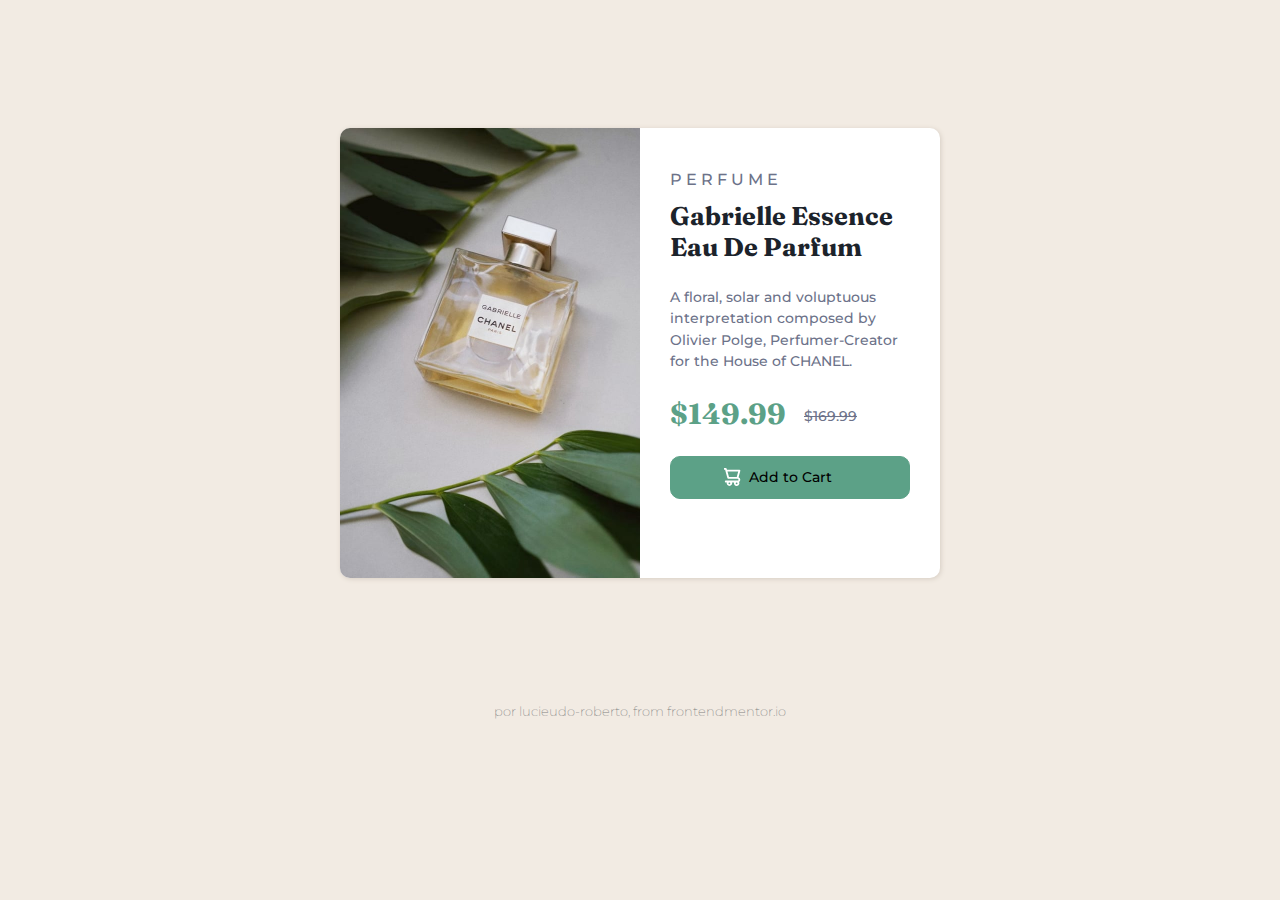
==== desafio_01/index.html @ 26dd4d27 "main -> section" ====
<!DOCTYPE html>
<html lang="en">
    <head>
    	<title>frontendmentor card perfume </title>
    	<meta name="author" content="lucieudo.roberto@gmail.com"/>
    	<meta name="describle" content=""/>
        <meta name="viewport" content="width=device-width"/>
        <meta charset="UTF-8"/>
        <link rel="stylesheet" href="css/reset.css"/>
        <link rel="stylesheet" href="css/style.css"/>
        <link rel="icon" href="res/favicon.png"/>
    </head>
    <body>
        <section id="card">
            <figure id="card-image-box">
                <img class="card-image" src="res/product_desktop.jpg" alt="" id="card-image-desktop"/>
                <img class="card-image" src="res/product_mobile.jpg" alt=""  id="card-image-mobile"/>
            </figure>
            
            <section id="card-content">
                <h1 id="card-title">
                    <span id="card-span">perfume</span>
                    Gabrielle Essence Eau De Parfum
                </h1>
                <p id="card-desc">
                    A floral, solar and voluptuous interpretation composed by Olivier Polge, 
                    Perfumer-Creator for the House of CHANEL.
                </p>
                <label id="card-price"> $149.99 <span id="old-price">$169.99</span> </label>
                <button id="card-button">Add to Cart</button>
            </section>
        </section>
        <footer>
            <span id="copy"> por lucieudo-roberto, from frontendmentor.io</span>
        </footer>
    </body>
</html>
---- desafio_01/css/style.css ----
@import url('https://fonts.googleapis.com/css2?family=Montserrat:wght@500;700&display=swap');
@import url('https://fonts.googleapis.com/css2?family=Fraunces:wght@700&display=swap');


:root{
    --dark-cyan: #5ca187;
    --very-dark-blue: #1c232b;
    --dark-gray: #6c7289;
    --bgcolor: #f2ebe3;
}

body {
    font-size: 16px;
    background-color: var(--bgcolor);
}

#card-image-desktop{display: none;}
#card-image-mobile{display: none;}

@media (min-width: 600px) {#card-image-desktop{display: block;}}
@media (max-width: 600px) {#card-image-mobile{display: block;}}

#card {
    overflow: hidden;
    border-radius: 10px;
    margin: 10% auto;
    width:  min(600px,90%);
    display: flex;
    flex-wrap: wrap;
    background-color: #fff;
    box-shadow: 1px 1px 5px #d6cdc3;
}

#card-image-box {width: 50%;}
.card-image{width: 100%; vertical-align: middle;}

#card-content{width: 50%; padding: 5%;}

#card-span{
    display: block;
    width: 100%;
    text-align: left;
    font: 500 1rem/1.2 'Montserrat',sans-serif;
    text-transform: uppercase;
    margin: 5% 0;
    letter-spacing: 4px;
    color:  var(--dark-gray);
}

#card-title, #card-desc,#card-price {
    text-align: left;
    display: block;
    width: 100%;
    color: var(--very-dark-blue);
    font: 700 1.6rem/1.2 'Fraunces',sans-serif;
}

#card-desc {
    font: 500 .9rem/1.5 'Montserrat',sans-serif;
    margin: 10% 0;
    color:  var(--dark-gray);
}

#card-price{
    font: 700 1.8rem/1.2 'Fraunces',sans-serif;
    margin: 10% 0;
    color: var(--dark-cyan);
}

#old-price {
    margin-left: 5%;
    vertical-align: middle;
    font: 500 .9rem/1.2 'Montserrat',sans-serif;
    text-decoration: line-through;
     color:  var(--dark-gray);
}
#card-button {
    background-image: url('../res/cart.svg');
    background-repeat: no-repeat;
    background-size: 7%;
    background-position: 24% center;
    width:100%;
    text-align: center;
    background-color: var(--dark-cyan);
    padding:  5%;
    border-radius: 10px;
    border: 1px solid var(--dark-cyan);
    font: 500 .9rem/1.2 'Montserrat',sans-serif;
    display: block;
    color: fff;
    cursor: pointer;
}

#card-button:hover{
    background-color: #40735f;
}

@media(max-width: 610px) {
    #card-image-box {width: 100%;}
    #card-span{font-size: 1rem;}
    #card-title{margin-top: 5%; font-size: 2rem;}
    #card-content{width: 100%; padding: 7%;}
    #card-desc{width: 90%; margin-right: 10%;}
    #card-span{margin-top: 0;}
    #card-price{margin: 5% 0;}
}

#copy {
	display: block;
	width: 100%;
	text-align: center;
	margin: 3% 0;
	font: 200 .8rem/1 'Montserrat',Sans-serif;
	color: #818181;
}
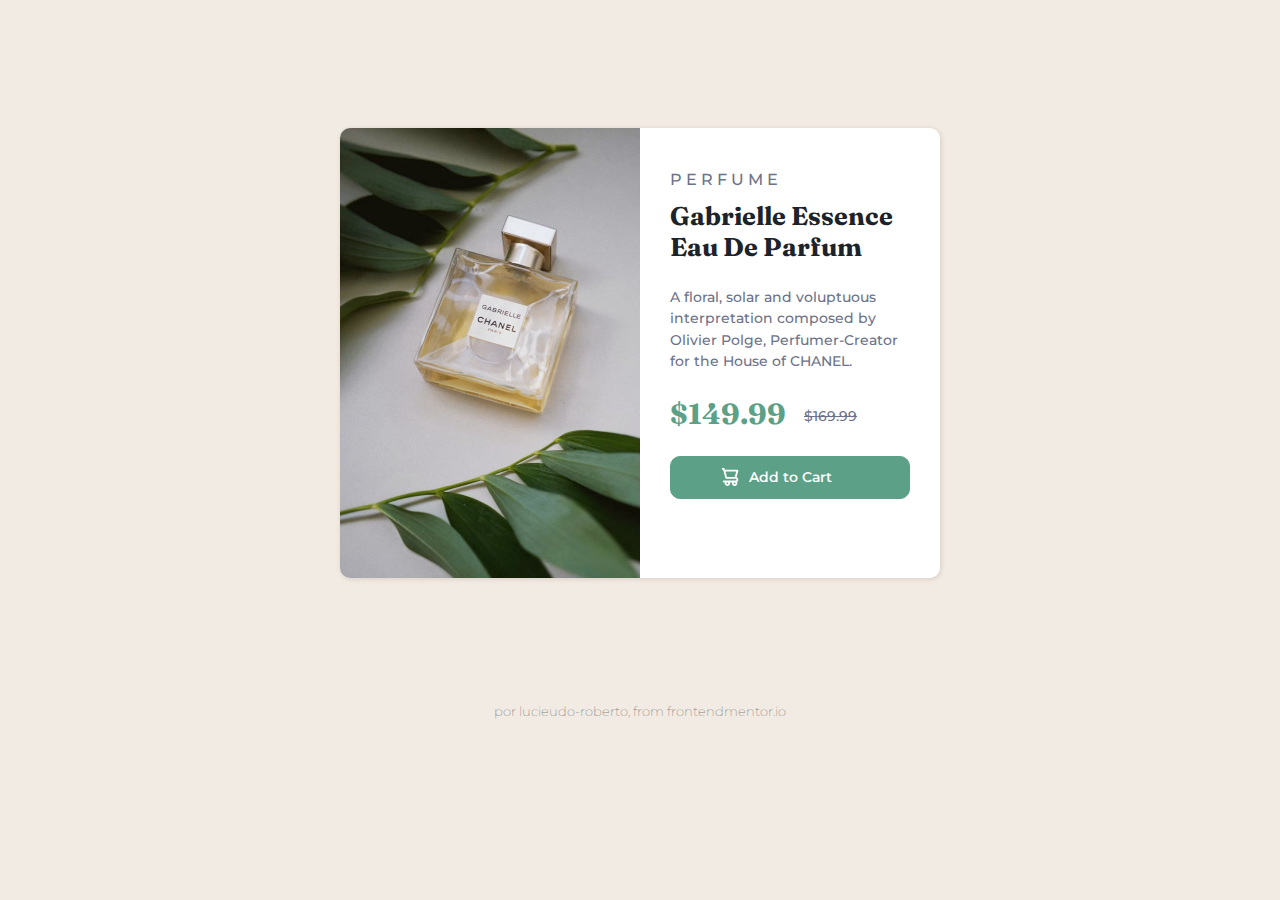
==== commit c761c514: "feito várias melhorias" ====
--- a/desafio_01/index.html
+++ b/desafio_01/index.html
@@ -11,27 +11,29 @@
         <link rel="icon" href="res/favicon.png"/>
     </head>
     <body>
-        <section id="card">
-            <figure id="card-image-box">
-                <img class="card-image" src="res/product_desktop.jpg" alt="" id="card-image-desktop"/>
-                <img class="card-image" src="res/product_mobile.jpg" alt=""  id="card-image-mobile"/>
-            </figure>
+        <section class="card">
+            <picture class="card-image-box">
+            	<source media="(max-width:599px)" srcset="res/product_mobile.jpg"/>
+            	<source media="(min-width:600px)" srcset="res/product_desktop.jpg"/>
+                <img class="card-image" src="res/product_mobile.jpg" alt="Photo perfume and leaves">
+            </picture>
             
-            <section id="card-content">
-                <h1 id="card-title">
-                    <span id="card-span">perfume</span>
+            <div class="card-box-content">
+                <h1 class="card-content-title card-content">
+                    <span class="card-content-uptitle card-content">perfume</span>
                     Gabrielle Essence Eau De Parfum
                 </h1>
-                <p id="card-desc">
+                <p class="card-describle card-content">
                     A floral, solar and voluptuous interpretation composed by Olivier Polge, 
                     Perfumer-Creator for the House of CHANEL.
                 </p>
-                <label id="card-price"> $149.99 <span id="old-price">$169.99</span> </label>
-                <button id="card-button">Add to Cart</button>
-            </section>
+                <label class="card-price card-content"> $149.99 <span class="old-price">$169.99</span> </label>
+                <button class="card-button">Add to Cart</button>
+            </div>
         </section>
+        
         <footer>
-            <span id="copy"> por lucieudo-roberto, from frontendmentor.io</span>
+            <h6 class="copy"> por lucieudo-roberto, from frontendmentor.io</h6>
         </footer>
     </body>
 </html>
--- a/desafio_01/css/style.css
+++ b/desafio_01/css/style.css
@@ -1,7 +1,5 @@
-
 @import url('https://fonts.googleapis.com/css2?family=Montserrat:wght@500;700&display=swap');
 @import url('https://fonts.googleapis.com/css2?family=Fraunces:wght@700&display=swap');
-
 
 :root{
     --dark-cyan: #5ca187;
@@ -15,13 +13,7 @@
     background-color: var(--bgcolor);
 }
 
-#card-image-desktop{display: none;}
-#card-image-mobile{display: none;}
-
-@media (min-width: 600px) {#card-image-desktop{display: block;}}
-@media (max-width: 600px) {#card-image-mobile{display: block;}}
-
-#card {
+.card {
     overflow: hidden;
     border-radius: 10px;
     margin: 10% auto;
@@ -32,23 +24,12 @@
     box-shadow: 1px 1px 5px #d6cdc3;
 }
 
-#card-image-box {width: 50%;}
+.card-image-box {width: 50%;}
 .card-image{width: 100%; vertical-align: middle;}
 
-#card-content{width: 50%; padding: 5%;}
+.card-box-content{width: 50%; padding: 5%;}
 
-#card-span{
-    display: block;
-    width: 100%;
-    text-align: left;
-    font: 500 1rem/1.2 'Montserrat',sans-serif;
-    text-transform: uppercase;
-    margin: 5% 0;
-    letter-spacing: 4px;
-    color:  var(--dark-gray);
-}
-
-#card-title, #card-desc,#card-price {
+.card-content {
     text-align: left;
     display: block;
     width: 100%;
@@ -56,59 +37,58 @@
     font: 700 1.6rem/1.2 'Fraunces',sans-serif;
 }
 
-#card-desc {
+.card-content-uptitle {
+	font: 500 1rem/1.2 'Montserrat', sans-serif;
+	text-transform: uppercase;
+	margin: 5% 0;
+	letter-spacing: 4px;
+	color: var(--dark-gray);
+}
+
+.card-describle {
     font: 500 .9rem/1.5 'Montserrat',sans-serif;
     margin: 10% 0;
     color:  var(--dark-gray);
 }
 
-#card-price{
-    font: 700 1.8rem/1.2 'Fraunces',sans-serif;
+.card-price{
+    font-size: 1.8rem;
     margin: 10% 0;
     color: var(--dark-cyan);
 }
 
-#old-price {
+.old-price {
     margin-left: 5%;
     vertical-align: middle;
     font: 500 .9rem/1.2 'Montserrat',sans-serif;
     text-decoration: line-through;
-     color:  var(--dark-gray);
+    color:  var(--dark-gray);
 }
-#card-button {
-    background-image: url('../res/cart.svg');
-    background-repeat: no-repeat;
-    background-size: 7%;
-    background-position: 24% center;
+
+.card-button {
+    background: var(--dark-cyan) url('../res/cart.svg') 23% center/7% no-repeat;
     width:100%;
-    text-align: center;
-    background-color: var(--dark-cyan);
     padding:  5%;
     border-radius: 10px;
     border: 1px solid var(--dark-cyan);
-    font: 500 .9rem/1.2 'Montserrat',sans-serif;
+    font: 570 .9rem/1.2 'Montserrat',sans-serif;
     display: block;
-    color: fff;
+    color: #fff;
     cursor: pointer;
 }
+.card-button:hover{ background-color: #40735f;}
 
-#card-button:hover{
-    background-color: #40735f;
+@media(max-width: 610px) {
+    .card-image-box {width: 100%;}
+    .card-box-content{width: 100%; padding: 5%;}
+    .card-content{width: 100%; padding: 1%;}
+    .card-content-uptitle{font-size: 1rem;}
+    .card-content-title{margin-top: 1%; font-size: 2rem;}
+    .card-describle{width: 90%; margin-right: 10%; margin: 4% 0;}
+    .card-price{margin: 8% 0;}
 }
 
-@media(max-width: 610px) {
-    #card-image-box {width: 100%;}
-    #card-span{font-size: 1rem;}
-    #card-title{margin-top: 5%; font-size: 2rem;}
-    #card-content{width: 100%; padding: 7%;}
-    #card-desc{width: 90%; margin-right: 10%;}
-    #card-span{margin-top: 0;}
-    #card-price{margin: 5% 0;}
-}
-
-#copy {
-	display: block;
-	width: 100%;
+.copy {
 	text-align: center;
 	margin: 3% 0;
 	font: 200 .8rem/1 'Montserrat',Sans-serif;
